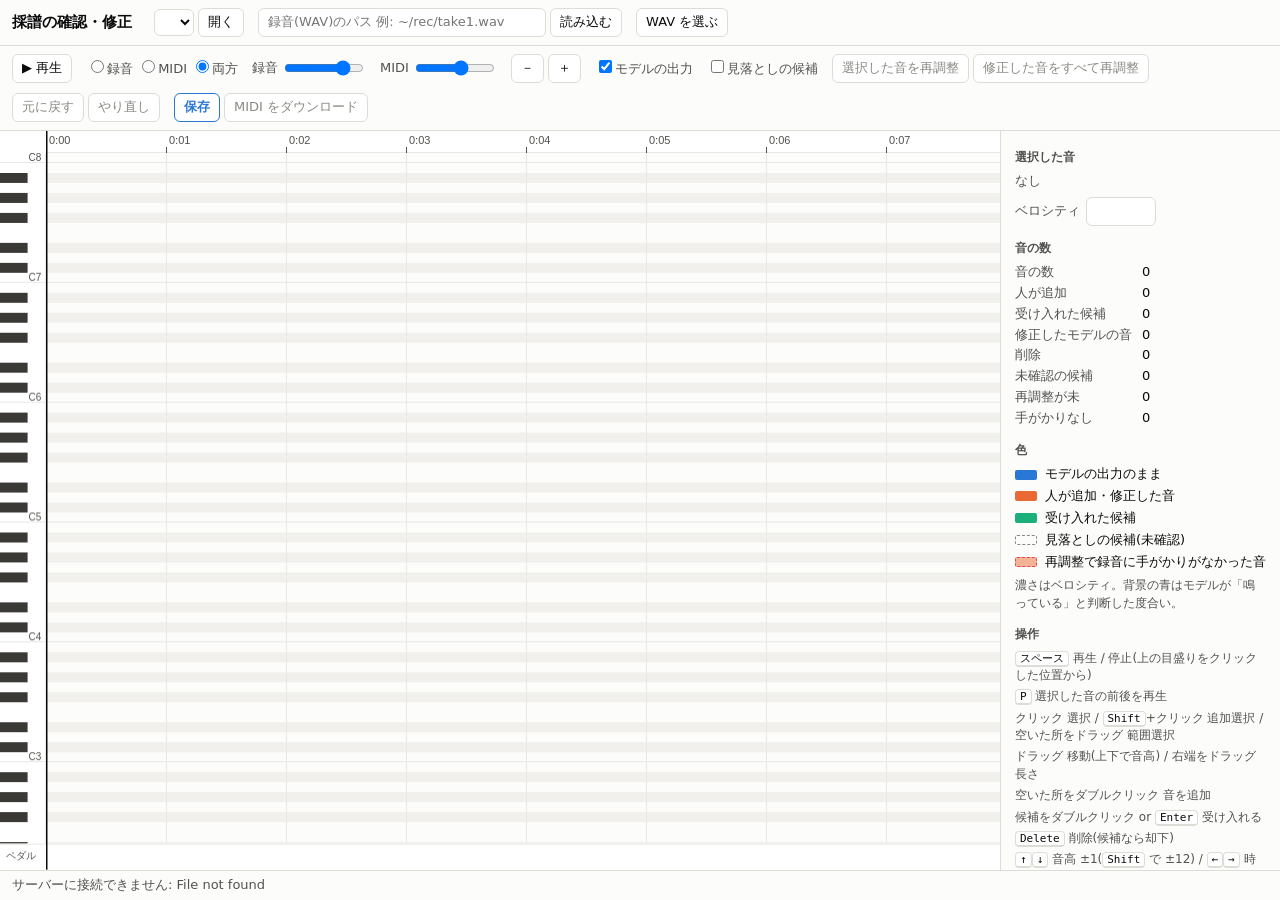
==== src/piano_transcribe/editor/static/index.html @ d61972b3 "採譜の確認・修正用の GUI: 録音 -> MIDI -> 再生 -> 人の修正 -> 録音に合わせた再調整 -> 保存 - src/piano_transcribe/editor/: 標準ライブラリ" ====
<!DOCTYPE html>
<html lang="ja">
<head>
<meta charset="utf-8">
<title>採譜の確認・修正</title>
<link rel="stylesheet" href="style.css">
</head>
<body>
<header>
  <h1>採譜の確認・修正<span id="dirty" title="保存していない変更があります"></span></h1>
  <div class="group">
    <select id="projects" title="作ったことのあるプロジェクト"></select>
    <button id="btn-open-project">開く</button>
  </div>
  <div class="group">
    <input id="wav-path" type="text" placeholder="録音(WAV)のパス 例: ~/rec/take1.wav" size="34">
    <button id="btn-open-path">読み込む</button>
  </div>
  <div class="group">
    <label class="file-btn">WAV を選ぶ<input id="wav-file" type="file" accept=".wav,audio/wav"></label>
  </div>
  <div id="proj-name"></div>
</header>

<div id="toolbar">
  <button id="btn-play" title="スペース">▶ 再生</button>
  <div class="group" role="radiogroup" title="再生する音">
    <label><input type="radio" name="mode" value="audio">録音</label>
    <label><input type="radio" name="mode" value="midi">MIDI</label>
    <label><input type="radio" name="mode" value="both" checked>両方</label>
  </div>
  <label class="slider">録音<input id="vol-audio" type="range" min="0" max="1" step="0.05" value="0.8"></label>
  <label class="slider">MIDI<input id="vol-midi" type="range" min="0" max="1" step="0.05" value="0.6"></label>
  <div class="group">
    <button id="btn-zoom-out" title="Ctrl/⌘ + ホイール でも拡大縮小">－</button>
    <button id="btn-zoom-in">＋</button>
  </div>
  <label><input id="show-roll" type="checkbox" checked>モデルの出力</label>
  <label><input id="show-cand" type="checkbox">見落としの候補</label>
  <div class="group">
    <button id="btn-refine-sel" title="R">選択した音を再調整</button>
    <button id="btn-refine-all" title="Shift+R">修正した音をすべて再調整</button>
  </div>
  <div class="group">
    <button id="btn-undo" title="⌘/Ctrl+Z">元に戻す</button>
    <button id="btn-redo" title="⌘/Ctrl+Shift+Z">やり直し</button>
  </div>
  <div class="group">
    <button id="btn-save" class="primary" title="⌘/Ctrl+S">保存</button>
    <a id="link-midi" href="#" class="disabled">MIDI をダウンロード</a>
  </div>
</div>

<main>
  <div id="roll-wrap"><canvas id="roll"></canvas></div>
  <aside>
    <section>
      <h2>選択した音</h2>
      <dl id="sel-info"><dt>なし</dt></dl>
      <label class="vel">ベロシティ <input id="sel-vel" type="number" min="1" max="127" disabled></label>
    </section>
    <section>
      <h2>音の数</h2>
      <dl id="counts"></dl>
    </section>
    <section>
      <h2>色</h2>
      <ul class="legend">
        <li><span class="sw model"></span>モデルの出力のまま</li>
        <li><span class="sw user"></span>人が追加・修正した音</li>
        <li><span class="sw cand"></span>受け入れた候補</li>
        <li><span class="sw candidate"></span>見落としの候補(未確認)</li>
        <li><span class="sw weak"></span>再調整で録音に手がかりがなかった音</li>
      </ul>
      <p class="note">濃さはベロシティ。背景の青はモデルが「鳴っている」と判断した度合い。</p>
    </section>
    <section>
      <h2>操作</h2>
      <ul class="keys">
        <li><kbd>スペース</kbd> 再生 / 停止(上の目盛りをクリックした位置から)</li>
        <li><kbd>P</kbd> 選択した音の前後を再生</li>
        <li>クリック 選択 / <kbd>Shift</kbd>+クリック 追加選択 / 空いた所をドラッグ 範囲選択</li>
        <li>ドラッグ 移動(上下で音高) / 右端をドラッグ 長さ</li>
        <li>空いた所をダブルクリック 音を追加</li>
        <li>候補をダブルクリック or <kbd>Enter</kbd> 受け入れる</li>
        <li><kbd>Delete</kbd> 削除(候補なら却下)</li>
        <li><kbd>↑</kbd><kbd>↓</kbd> 音高 ±1(<kbd>Shift</kbd> で ±12) / <kbd>←</kbd><kbd>→</kbd> 時刻 ±10ms</li>
        <li><kbd>R</kbd> 選択した音を再調整 / <kbd>Shift</kbd>+<kbd>R</kbd> 修正した音をすべて</li>
        <li>ホイール 上下 / <kbd>Shift</kbd>+ホイール 左右 / <kbd>Ctrl</kbd>/<kbd>⌘</kbd>+ホイール 拡大縮小</li>
        <li>左の鍵盤をクリック その音を鳴らす</li>
      </ul>
    </section>
  </aside>
</main>
<footer id="status">録音(WAV)を読み込むか、プロジェクトを開いてください。</footer>

<div id="overlay" hidden>
  <div class="box">
    <div id="overlay-msg">採譜中</div>
    <progress id="overlay-progress" max="1" value="0"></progress>
    <div id="overlay-detail"></div>
  </div>
</div>
<script src="app.js"></script>
</body>
</html>
---- src/piano_transcribe/editor/static/style.css ----
:root {
  --surface: #fcfcfb;
  --surface-2: #f3f2ee;
  --border: #dddcd6;
  --text: #0b0b0b;
  --text-2: #52514e;
  --muted: #8a8983;
  --model: #2a78d6;
  --user: #eb6834;
  --cand: #1baf7a;
  --weak: #e34948;
}
* { box-sizing: border-box; }
html, body { margin: 0; height: 100%; }
body {
  display: flex; flex-direction: column; background: var(--surface); color: var(--text);
  font: 13px/1.45 "Hiragino Sans", "Noto Sans CJK JP", system-ui, sans-serif;
}
header, #toolbar {
  display: flex; flex-wrap: wrap; align-items: center; gap: 10px 14px;
  padding: 8px 12px; border-bottom: 1px solid var(--border);
}
header h1 { font-size: 15px; margin: 0 8px 0 0; font-weight: 600; }
#dirty::after { content: ""; }
#dirty.on::after { content: " ●"; color: var(--user); }
#proj-name { color: var(--text-2); margin-left: auto; }
.group { display: flex; align-items: center; gap: 4px; }
button, select, input[type=text], input[type=number], .file-btn, #link-midi {
  font: inherit; color: var(--text); background: #fff; border: 1px solid var(--border);
  border-radius: 6px; padding: 4px 9px; cursor: pointer; text-decoration: none;
}
input[type=text], input[type=number] { cursor: text; }
button:hover, .file-btn:hover { background: var(--surface-2); }
button:disabled { color: var(--muted); cursor: default; background: #fff; }
button.primary { border-color: var(--model); color: var(--model); font-weight: 600; }
.file-btn input { display: none; }
#link-midi.disabled { color: var(--muted); pointer-events: none; }
.slider { display: flex; align-items: center; gap: 4px; color: var(--text-2); }
.slider input { width: 80px; }
label { color: var(--text-2); user-select: none; }
main { flex: 1; display: flex; min-height: 0; }
#roll-wrap { flex: 1; position: relative; min-width: 0; }
#roll { position: absolute; inset: 0; width: 100%; height: 100%; display: block; outline: none; }
aside {
  width: 280px; border-left: 1px solid var(--border); overflow-y: auto; padding: 4px 14px 14px;
}
aside h2 { font-size: 12px; color: var(--text-2); font-weight: 600; margin: 14px 0 6px; }
dl { display: grid; grid-template-columns: auto 1fr; gap: 2px 10px; margin: 0; }
dt { color: var(--text-2); }
dd { margin: 0; font-variant-numeric: tabular-nums; }
.vel { display: flex; align-items: center; gap: 6px; margin-top: 6px; }
.vel input { width: 70px; }
.legend, .keys { list-style: none; padding: 0; margin: 0; }
.legend li { display: flex; align-items: center; gap: 8px; margin: 3px 0; }
.sw { width: 22px; height: 10px; border-radius: 2px; display: inline-block; }
.sw.model { background: var(--model); }
.sw.user { background: var(--user); }
.sw.cand { background: var(--cand); }
.sw.candidate { border: 1.5px dashed var(--muted); }
.sw.weak { border: 1.5px dashed var(--weak); background: rgba(235, 104, 52, .5); }
.note { color: var(--text-2); font-size: 12px; margin: 6px 0 0; }
.keys li { margin: 4px 0; color: var(--text-2); font-size: 12px; }
kbd {
  font: 11px ui-monospace, monospace; border: 1px solid var(--border); border-bottom-width: 2px;
  border-radius: 4px; padding: 0 4px; background: #fff; color: var(--text);
}
footer { padding: 5px 12px; border-top: 1px solid var(--border); color: var(--text-2); min-height: 28px; }
#overlay {
  position: fixed; inset: 0; background: rgba(252, 252, 251, .85); display: flex;
  align-items: center; justify-content: center; z-index: 10;
}
#overlay[hidden] { display: none; }
#overlay .box {
  background: #fff; border: 1px solid var(--border); border-radius: 10px; padding: 20px 24px; width: 380px;
}
#overlay progress { width: 100%; margin: 10px 0 6px; }
#overlay-msg { font-weight: 600; }
#overlay-detail { color: var(--text-2); font-size: 12px; }
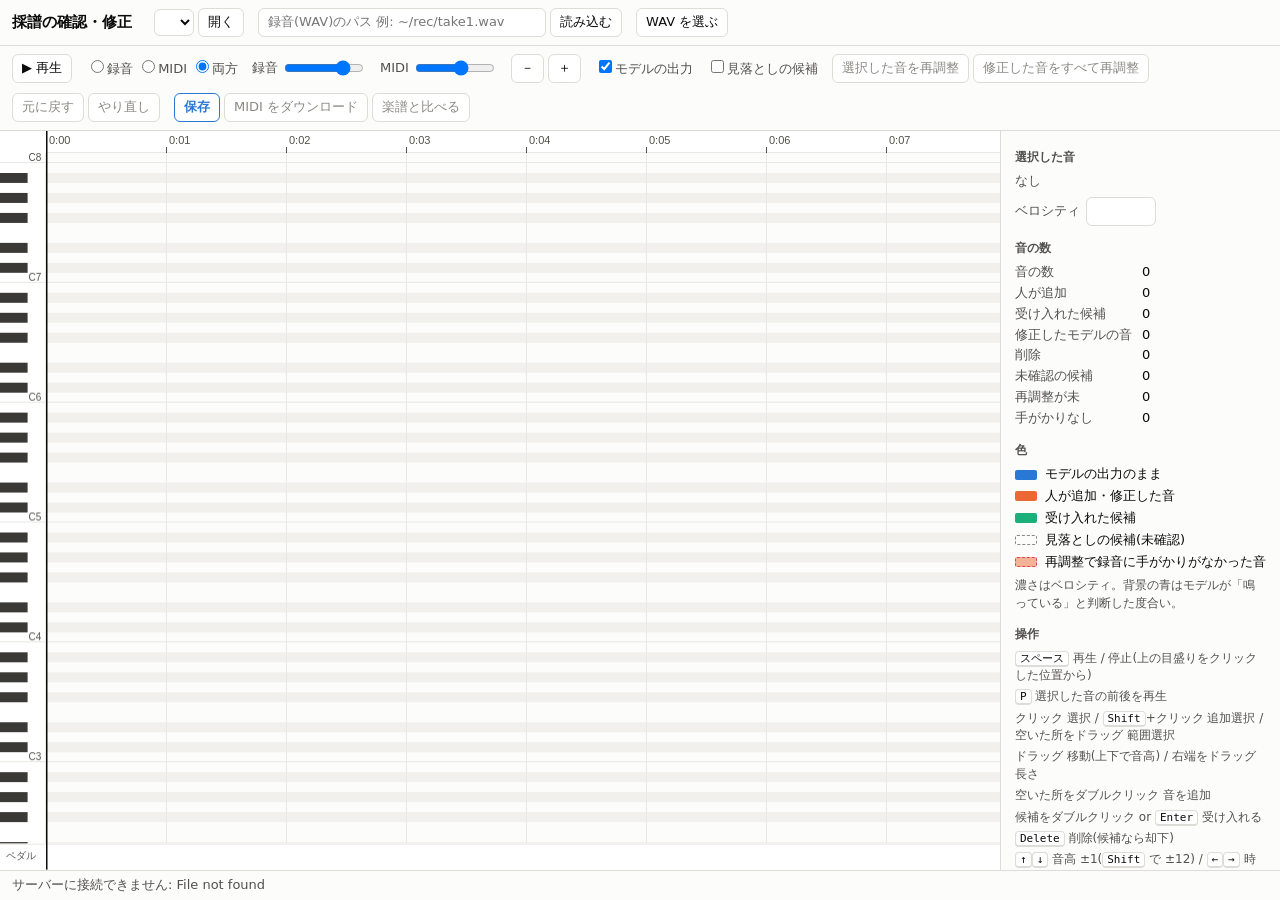
==== commit 6408bbec: "楽譜と演奏の比較: 元の楽譜と演奏から書き起こした楽譜を並べ、違う所に色を付ける GUI - music_io/musicxml.py: MusicXML を fmt3x と同じ形で読む(PEDB の" ====
--- a/src/piano_transcribe/editor/static/index.html
+++ b/src/piano_transcribe/editor/static/index.html
@@ -48,6 +48,8 @@
   <div class="group">
     <button id="btn-save" class="primary" title="⌘/Ctrl+S">保存</button>
     <a id="link-midi" href="#" class="disabled">MIDI をダウンロード</a>
+    <a id="link-score" href="#" class="disabled" target="_blank"
+       title="楽譜と比べる画面(scripts/performance/score_viewer.py を起動しておく)で、保存した MIDI を元の楽譜と比べる">楽譜と比べる</a>
   </div>
 </div>
 
--- a/src/piano_transcribe/editor/static/style.css
+++ b/src/piano_transcribe/editor/static/style.css
@@ -25,7 +25,7 @@
 #dirty.on::after { content: " ●"; color: var(--user); }
 #proj-name { color: var(--text-2); margin-left: auto; }
 .group { display: flex; align-items: center; gap: 4px; }
-button, select, input[type=text], input[type=number], .file-btn, #link-midi {
+button, select, input[type=text], input[type=number], .file-btn, #link-midi, #link-score {
   font: inherit; color: var(--text); background: #fff; border: 1px solid var(--border);
   border-radius: 6px; padding: 4px 9px; cursor: pointer; text-decoration: none;
 }
@@ -34,7 +34,7 @@
 button:disabled { color: var(--muted); cursor: default; background: #fff; }
 button.primary { border-color: var(--model); color: var(--model); font-weight: 600; }
 .file-btn input { display: none; }
-#link-midi.disabled { color: var(--muted); pointer-events: none; }
+#link-midi.disabled, #link-score.disabled { color: var(--muted); pointer-events: none; }
 .slider { display: flex; align-items: center; gap: 4px; color: var(--text-2); }
 .slider input { width: 80px; }
 label { color: var(--text-2); user-select: none; }
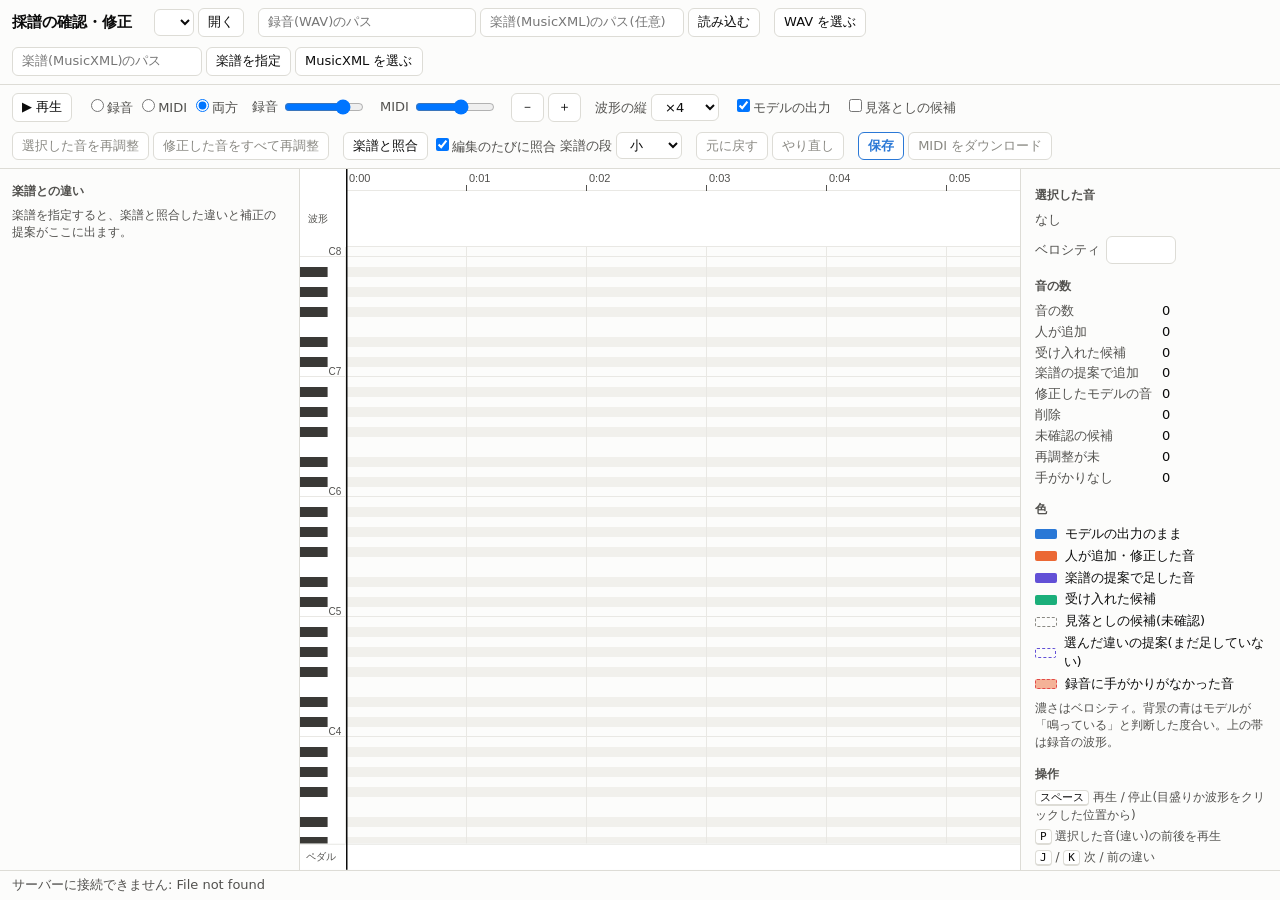
==== commit 6bfb7a2e: "採譜の確認・修正の統合 GUI: 楽譜との照合、違いごとの提案と判定、楽譜2つと録音波形の表示 - 採譜の GUI に楽譜(MusicXML)を指定できるようにし、楽譜と照合した違い(抜け・余分・弾き" ====
--- a/src/piano_transcribe/editor/static/index.html
+++ b/src/piano_transcribe/editor/static/index.html
@@ -13,11 +13,17 @@
     <button id="btn-open-project">開く</button>
   </div>
   <div class="group">
-    <input id="wav-path" type="text" placeholder="録音(WAV)のパス 例: ~/rec/take1.wav" size="34">
+    <input id="wav-path" type="text" placeholder="録音(WAV)のパス" size="24">
+    <input id="score-path-new" type="text" placeholder="楽譜(MusicXML)のパス(任意)" size="22">
     <button id="btn-open-path">読み込む</button>
   </div>
   <div class="group">
     <label class="file-btn">WAV を選ぶ<input id="wav-file" type="file" accept=".wav,audio/wav"></label>
+  </div>
+  <div class="group" id="score-group" title="開いているプロジェクトに楽譜を指定する">
+    <input id="score-path" type="text" placeholder="楽譜(MusicXML)のパス" size="20">
+    <button id="btn-score-path">楽譜を指定</button>
+    <label class="file-btn">MusicXML を選ぶ<input id="score-file" type="file" accept=".xml,.musicxml"></label>
   </div>
   <div id="proj-name"></div>
 </header>
@@ -35,11 +41,21 @@
     <button id="btn-zoom-out" title="Ctrl/⌘ + ホイール でも拡大縮小">－</button>
     <button id="btn-zoom-in">＋</button>
   </div>
+  <label>波形の縦
+    <select id="wave-gain"><option value="1">×1</option><option value="4" selected>×4</option><option value="16">×16</option></select>
+  </label>
   <label><input id="show-roll" type="checkbox" checked>モデルの出力</label>
   <label><input id="show-cand" type="checkbox">見落としの候補</label>
   <div class="group">
     <button id="btn-refine-sel" title="R">選択した音を再調整</button>
     <button id="btn-refine-all" title="Shift+R">修正した音をすべて再調整</button>
+  </div>
+  <div class="group">
+    <button id="btn-compare" title="楽譜と照合して違いを出し直す">楽譜と照合</button>
+    <label title="編集のたびに少し待ってから照合し直す"><input id="auto-compare" type="checkbox" checked>編集のたびに照合</label>
+    <label>楽譜の段
+      <select id="score-height"><option value="0">隠す</option><option value="34" selected>小</option><option value="50">大</option></select>
+    </label>
   </div>
   <div class="group">
     <button id="btn-undo" title="⌘/Ctrl+Z">元に戻す</button>
@@ -48,14 +64,37 @@
   <div class="group">
     <button id="btn-save" class="primary" title="⌘/Ctrl+S">保存</button>
     <a id="link-midi" href="#" class="disabled">MIDI をダウンロード</a>
-    <a id="link-score" href="#" class="disabled" target="_blank"
-       title="楽譜と比べる画面(scripts/performance/score_viewer.py を起動しておく)で、保存した MIDI を元の楽譜と比べる">楽譜と比べる</a>
   </div>
 </div>
 
 <main>
-  <div id="roll-wrap"><canvas id="roll"></canvas></div>
-  <aside>
+  <aside id="diff-aside">
+    <h2>楽譜との違い</h2>
+    <div id="diff-empty" class="note">楽譜を指定すると、楽譜と照合した違いと補正の提案がここに出ます。</div>
+    <div id="diff-tools" hidden>
+      <div id="diff-summary"></div>
+      <div class="filters" id="diff-kinds"></div>
+      <div class="filters">
+        <select id="diff-status">
+          <option value="todo">未判定</option><option value="all">すべて</option><option value="done">判定済み</option>
+        </select>
+        <select id="diff-sort">
+          <option value="measure">小節順</option><option value="doubt">確認が必要な順</option>
+        </select>
+      </div>
+      <button id="btn-apply-shown" title="一覧に出ている未判定の提案をまとめて当てはめる">表示中の提案をまとめて当てはめる</button>
+    </div>
+    <div id="diff-detail" hidden></div>
+    <ol id="diff-list"></ol>
+  </aside>
+  <div id="center">
+    <div id="roll-wrap"><canvas id="roll"></canvas></div>
+    <div id="score-panel" hidden>
+      <section class="pane"><h3>元の楽譜</h3><div class="sheet" id="sheet-orig"></div></section>
+      <section class="pane"><h3>MIDI から書き起こした楽譜</h3><div class="sheet" id="sheet-perf"></div></section>
+    </div>
+  </div>
+  <aside id="info-aside">
     <section>
       <h2>選択した音</h2>
       <dl id="sel-info"><dt>なし</dt></dl>
@@ -70,17 +109,21 @@
       <ul class="legend">
         <li><span class="sw model"></span>モデルの出力のまま</li>
         <li><span class="sw user"></span>人が追加・修正した音</li>
+        <li><span class="sw score"></span>楽譜の提案で足した音</li>
         <li><span class="sw cand"></span>受け入れた候補</li>
         <li><span class="sw candidate"></span>見落としの候補(未確認)</li>
-        <li><span class="sw weak"></span>再調整で録音に手がかりがなかった音</li>
+        <li><span class="sw ghost"></span>選んだ違いの提案(まだ足していない)</li>
+        <li><span class="sw weak"></span>録音に手がかりがなかった音</li>
       </ul>
-      <p class="note">濃さはベロシティ。背景の青はモデルが「鳴っている」と判断した度合い。</p>
+      <p class="note">濃さはベロシティ。背景の青はモデルが「鳴っている」と判断した度合い。上の帯は録音の波形。</p>
     </section>
     <section>
       <h2>操作</h2>
       <ul class="keys">
-        <li><kbd>スペース</kbd> 再生 / 停止(上の目盛りをクリックした位置から)</li>
-        <li><kbd>P</kbd> 選択した音の前後を再生</li>
+        <li><kbd>スペース</kbd> 再生 / 停止(目盛りか波形をクリックした位置から)</li>
+        <li><kbd>P</kbd> 選択した音(違い)の前後を再生</li>
+        <li><kbd>J</kbd> / <kbd>K</kbd> 次 / 前の違い</li>
+        <li><kbd>A</kbd> 提案を当てはめる / <kbd>O</kbd> 演奏どおり / <kbd>U</kbd> 不明</li>
         <li>クリック 選択 / <kbd>Shift</kbd>+クリック 追加選択 / 空いた所をドラッグ 範囲選択</li>
         <li>ドラッグ 移動(上下で音高) / 右端をドラッグ 長さ</li>
         <li>空いた所をダブルクリック 音を追加</li>
@@ -88,6 +131,7 @@
         <li><kbd>Delete</kbd> 削除(候補なら却下)</li>
         <li><kbd>↑</kbd><kbd>↓</kbd> 音高 ±1(<kbd>Shift</kbd> で ±12) / <kbd>←</kbd><kbd>→</kbd> 時刻 ±10ms</li>
         <li><kbd>R</kbd> 選択した音を再調整 / <kbd>Shift</kbd>+<kbd>R</kbd> 修正した音をすべて</li>
+        <li>楽譜の小節をクリック その時刻へ移る</li>
         <li>ホイール 上下 / <kbd>Shift</kbd>+ホイール 左右 / <kbd>Ctrl</kbd>/<kbd>⌘</kbd>+ホイール 拡大縮小</li>
         <li>左の鍵盤をクリック その音を鳴らす</li>
       </ul>
--- a/src/piano_transcribe/editor/static/style.css
+++ b/src/piano_transcribe/editor/static/style.css
@@ -9,6 +9,8 @@
   --user: #eb6834;
   --cand: #1baf7a;
   --weak: #e34948;
+  --score: #6250d6;
+  --hl: rgba(237, 161, 0, .28);
 }
 * { box-sizing: border-box; }
 html, body { margin: 0; height: 100%; }
@@ -25,7 +27,7 @@
 #dirty.on::after { content: " ●"; color: var(--user); }
 #proj-name { color: var(--text-2); margin-left: auto; }
 .group { display: flex; align-items: center; gap: 4px; }
-button, select, input[type=text], input[type=number], .file-btn, #link-midi, #link-score {
+button, select, input[type=text], input[type=number], .file-btn, #link-midi {
   font: inherit; color: var(--text); background: #fff; border: 1px solid var(--border);
   border-radius: 6px; padding: 4px 9px; cursor: pointer; text-decoration: none;
 }
@@ -34,17 +36,50 @@
 button:disabled { color: var(--muted); cursor: default; background: #fff; }
 button.primary { border-color: var(--model); color: var(--model); font-weight: 600; }
 .file-btn input { display: none; }
-#link-midi.disabled, #link-score.disabled { color: var(--muted); pointer-events: none; }
+#link-midi.disabled { color: var(--muted); pointer-events: none; }
 .slider { display: flex; align-items: center; gap: 4px; color: var(--text-2); }
 .slider input { width: 80px; }
 label { color: var(--text-2); user-select: none; }
 main { flex: 1; display: flex; min-height: 0; }
-#roll-wrap { flex: 1; position: relative; min-width: 0; }
+#center { flex: 1; display: flex; flex-direction: column; min-width: 0; }
+#roll-wrap { flex: 1; position: relative; min-width: 0; min-height: 200px; }
+#score-panel { display: flex; border-top: 1px solid var(--border); min-height: 0; }
+#score-panel[hidden] { display: none; }
+#score-panel .pane { flex: 1; display: flex; flex-direction: column; min-width: 0; border-right: 1px solid var(--border); }
+#score-panel h3 { font-size: 12px; color: var(--text-2); font-weight: 600; margin: 0; padding: 4px 10px; border-bottom: 1px solid var(--border); background: #fff; }
+.sheet { flex: 1; overflow-y: auto; position: relative; background: #fff; cursor: pointer; }
+.sheet > svg { width: 100%; height: auto; display: block; }
+.hl { position: absolute; background: var(--hl); border-radius: 4px; pointer-events: none; transition: opacity 1.2s; }
+.hl.cur { background: rgba(42, 120, 214, .10); transition: none; }
+#diff-aside { width: 300px; border-right: 1px solid var(--border); overflow-y: auto; padding: 4px 12px 12px; }
+#diff-aside h2 { font-size: 12px; color: var(--text-2); font-weight: 600; margin: 10px 0 6px; }
+#diff-summary { color: var(--text-2); font-size: 12px; margin-bottom: 6px; }
+.filters { display: flex; flex-wrap: wrap; gap: 4px 10px; margin: 4px 0; font-size: 12px; }
+.filters label { display: flex; align-items: center; gap: 4px; }
+#btn-apply-shown { width: 100%; margin: 6px 0; font-size: 12px; }
+#diff-list { list-style: none; padding: 0; margin: 6px 0 0; }
+#diff-list li { padding: 5px 6px; border-radius: 6px; cursor: pointer; font-size: 12px; border: 1px solid transparent; }
+#diff-list li:hover { background: var(--surface-2); }
+#diff-list li.active { border-color: var(--text); background: #fff; }
+#diff-list .head { display: flex; gap: 6px; align-items: baseline; }
+#diff-list .kind { font-weight: 600; }
+#diff-list .m { color: var(--text-2); font-variant-numeric: tabular-nums; }
+#diff-list .why { color: var(--text-2); }
+.badge { margin-left: auto; font-size: 11px; padding: 0 6px; border-radius: 8px; border: 1px solid var(--border); color: var(--text-2); white-space: nowrap; }
+.badge.fixed { color: var(--cand); border-color: var(--cand); }
+.badge.performance { color: var(--model); border-color: var(--model); }
+.badge.unknown { color: var(--muted); }
+#diff-detail { border: 1px solid var(--border); border-radius: 8px; padding: 8px 10px; margin: 8px 0; background: #fff; font-size: 12px;
+               position: sticky; top: 0; z-index: 1; box-shadow: 0 2px 0 var(--surface); }
+#diff-detail .title { font-weight: 600; margin-bottom: 4px; }
+#diff-detail .why { color: var(--text-2); margin-bottom: 6px; }
+#diff-detail .acts { display: flex; flex-wrap: wrap; gap: 4px; }
+#diff-detail button { font-size: 12px; padding: 3px 8px; }
 #roll { position: absolute; inset: 0; width: 100%; height: 100%; display: block; outline: none; }
-aside {
-  width: 280px; border-left: 1px solid var(--border); overflow-y: auto; padding: 4px 14px 14px;
+#info-aside {
+  width: 260px; border-left: 1px solid var(--border); overflow-y: auto; padding: 4px 14px 14px;
 }
-aside h2 { font-size: 12px; color: var(--text-2); font-weight: 600; margin: 14px 0 6px; }
+#info-aside h2 { font-size: 12px; color: var(--text-2); font-weight: 600; margin: 14px 0 6px; }
 dl { display: grid; grid-template-columns: auto 1fr; gap: 2px 10px; margin: 0; }
 dt { color: var(--text-2); }
 dd { margin: 0; font-variant-numeric: tabular-nums; }
@@ -56,6 +91,8 @@
 .sw.model { background: var(--model); }
 .sw.user { background: var(--user); }
 .sw.cand { background: var(--cand); }
+.sw.score { background: var(--score); }
+.sw.ghost { border: 1.5px dashed var(--score); }
 .sw.candidate { border: 1.5px dashed var(--muted); }
 .sw.weak { border: 1.5px dashed var(--weak); background: rgba(235, 104, 52, .5); }
 .note { color: var(--text-2); font-size: 12px; margin: 6px 0 0; }
